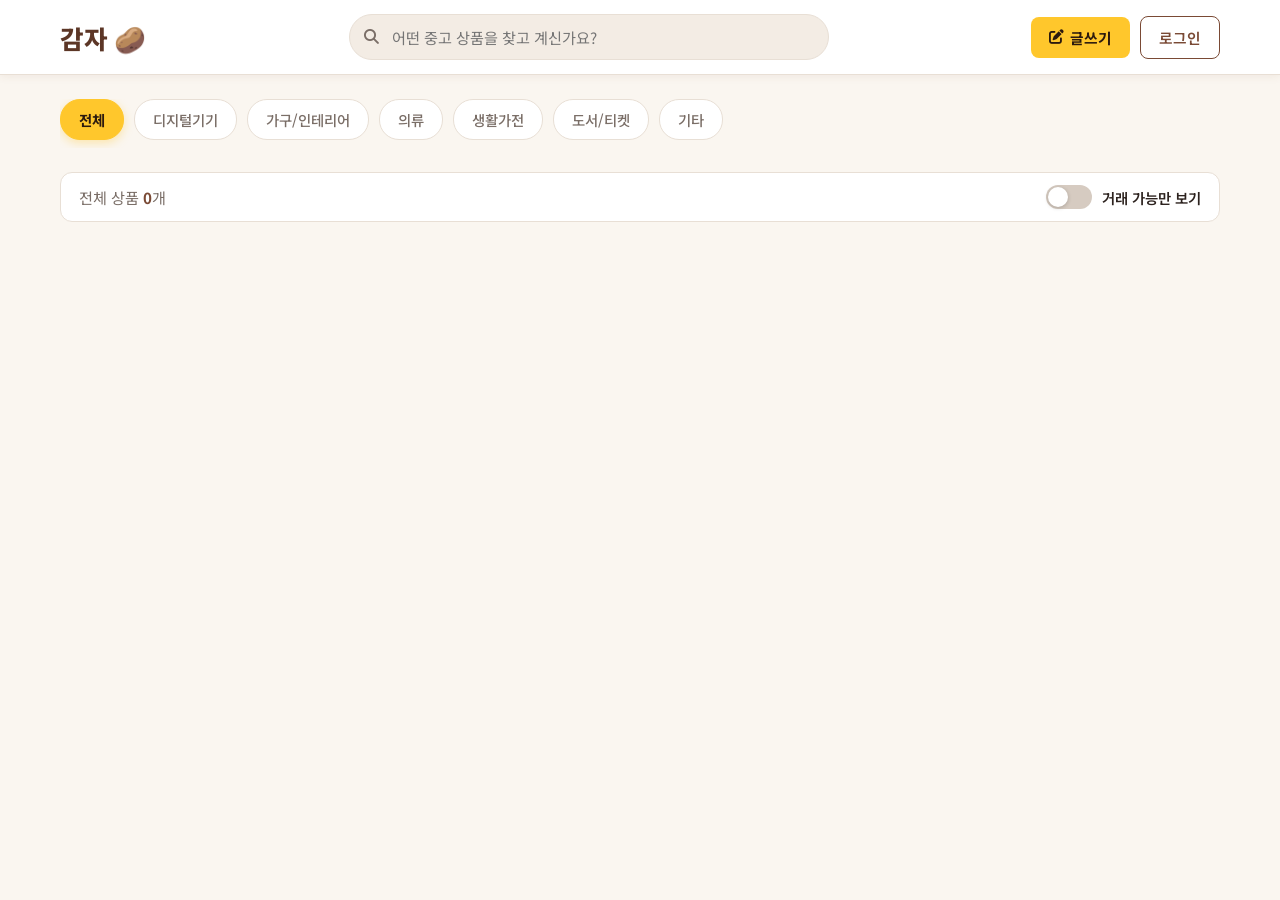
==== index.html @ c561d68e "Initial commit: Gamza market project" ====
<!DOCTYPE html>
<html lang="ko">
<head>
  <meta charset="UTF-8">
  <meta name="viewport" content="width=device-width, initial-scale=1.0">
  <title>감자 🥔 - 따뜻한 우리 동네 중고거래</title>
  <!-- Stylesheet -->
  <link rel="stylesheet" href="styles.css">
  <!-- FontAwesome Icons -->
  <link rel="stylesheet" href="https://cdnjs.cloudflare.com/ajax/libs/font-awesome/6.4.0/css/all.min.css">
  <!-- Supabase JS Client -->
  <script src="https://cdn.jsdelivr.net/npm/@supabase/supabase-js@2"></script>
</head>
<body>

  <!-- =========================================================
       [화면 1] 상품 목록 - 헤더 (Header)
       ========================================================= -->
  <header>
    <div class="header-container">
      <a href="#" class="logo">
        <span>감자</span> 🥔
      </a>
      
      <div class="search-box">
        <i class="fa-solid fa-magnifying-glass search-icon"></i>
        <input type="text" id="search-input" placeholder="어떤 중고 상품을 찾고 계신가요?" />
      </div>

      <div class="header-actions">
        <button class="btn btn-primary" id="btn-write">
          <i class="fa-solid fa-pen-to-square"></i> 글쓰기
        </button>
        <button class="btn btn-outline" id="btn-login">로그인</button>

        <div class="user-info-group" id="user-info-group" style="display: none;">
          <span class="user-badge" id="user-nickname"><i class="fa-solid fa-user"></i> 닉네임</span>
          <button class="btn btn-outline btn-logout" id="btn-logout">로그아웃</button>
        </div>
      </div>
    </div>
  </header>

  <!-- 메인 콘텐츠 영역 -->
  <main>
    <!-- 카테고리 필터 버튼 7개 -->
    <section class="filter-section">
      <div class="category-list" id="category-list">
        <button class="category-btn active" data-category="전체">전체</button>
        <button class="category-btn" data-category="디지털기기">디지털기기</button>
        <button class="category-btn" data-category="가구/인테리어">가구/인테리어</button>
        <button class="category-btn" data-category="의류">의류</button>
        <button class="category-btn" data-category="생활가전">생활가전</button>
        <button class="category-btn" data-category="도서/티켓">도서/티켓</button>
        <button class="category-btn" data-category="기타">기타</button>
      </div>
    </section>

    <!-- 필터 및 제어 바 (거래 가능만 보기 토글) -->
    <div class="control-bar">
      <div class="total-count">
        전체 상품 <strong id="product-count">0</strong>개
      </div>
      
      <label class="toggle-container" for="toggle-available">
        <input type="checkbox" id="toggle-available" />
        <div class="toggle-switch"></div>
        <span>거래 가능만 보기</span>
      </label>
    </div>

    <!-- 상품 카드 그리드 영역 (동적 렌더링) -->
    <section class="product-grid" id="product-grid">
      <!-- JavaScript renderProducts()로 카드가 표시됩니다 -->
    </section>
  </main>


  <!-- =========================================================
       [화면 2] 상세 팝업 (Detail Modal)
       ========================================================= -->
  <div class="modal-overlay" id="detail-modal">
    <div class="modal-container">
      <!-- 닫기 버튼 [X] -->
      <button class="modal-close-btn" id="detail-close-btn" aria-label="닫기">
        <i class="fa-solid fa-xmark"></i>
      </button>

      <div class="detail-scroll">
        <!-- 위쪽 절반: 대표 이미지 -->
        <div class="detail-img-wrapper">
          <img src="" id="detail-img" alt="상품 대표 이미지">
        </div>

        <!-- 아래쪽 상세 영역 -->
        <div class="detail-body">
          <div class="detail-header-row">
            <span class="badge" id="detail-badge">판매중</span>
            <span class="card-category" id="detail-category">카테고리</span>
          </div>

          <h2 class="detail-title" id="detail-title">상품 제목</h2>
          <p class="detail-meta" id="detail-meta">판매 위치 · 업로드 시간</p>
          <p class="detail-price" id="detail-price">0원</p>
          
          <div class="detail-desc" id="detail-desc">
            상품 설명 본문...
          </div>

          <!-- 판매자 정보 -->
          <div class="seller-card">
            <img src="" id="seller-avatar" alt="판매자 프로필" class="seller-avatar">
            <div class="seller-info">
              <span class="seller-nickname" id="seller-nickname">닉네임</span>
              <span class="seller-location" id="seller-location">동네</span>
            </div>
          </div>

          <!-- 작성자 전용 상태 변경 영역 -->
          <div class="seller-status-box" id="seller-status-box" style="display: none;">
            <label for="detail-status-select"><i class="fa-solid fa-rotate"></i> <strong>거래 상태 변경:</strong></label>
            <select id="detail-status-select" class="form-control status-select-inline">
              <option value="available">판매중</option>
              <option value="reserved">예약중</option>
              <option value="completed">거래 완료</option>
            </select>
          </div>

        </div>
      </div>

      <!-- 구매자/타인용 하단 버튼 -->
      <div class="detail-footer" id="buyer-footer">
        <button class="btn-like" id="btn-like">
          <i class="fa-regular fa-heart"></i> 관심 추가
        </button>
        <button class="btn-chat" id="btn-chat">
          <i class="fa-regular fa-comment-dots"></i> 채팅 시작하기
        </button>
      </div>

      <!-- 작성자 전용 하단 버튼 -->
      <div class="detail-footer" id="owner-footer" style="display: none;">
        <button class="btn btn-outline" id="btn-edit-product" style="flex: 1;">
          <i class="fa-solid fa-pen"></i> 수정하기
        </button>
        <button class="btn btn-danger" id="btn-delete-product" style="flex: 1;">
          <i class="fa-solid fa-trash"></i> 삭제하기
        </button>
      </div>
    </div>
  </div>


  <!-- =========================================================
       [화면 3] 글쓰기 팝업 (Write Modal)
       ========================================================= -->
  <div class="modal-overlay" id="write-modal">
    <div class="modal-container">
      <button class="modal-close-btn" id="write-close-btn" aria-label="닫기">
        <i class="fa-solid fa-xmark"></i>
      </button>

      <div class="modal-header-title">
        <i class="fa-solid fa-pen-to-square" style="color: var(--primary-color);"></i>
        <span>내 물건 팔기</span>
      </div>

      <div class="write-form-body">
        <form id="write-form" novalidate>
          
          <!-- 1) 상품 이미지 -->
          <div class="form-group" id="group-image">
            <label for="write-image">상품 이미지 URL <span class="required">*</span></label>
            <input type="url" id="write-image" class="form-control" placeholder="이미지 URL을 입력하거나 아래 샘플을 선택하세요" />
            
            <div class="sample-images">
              <span>샘플 선택:</span>
              <button type="button" class="sample-btn" data-url="https://images.unsplash.com/photo-1526170375885-4d8ecf77b99f?auto=format&fit=crop&w=600&q=80">
                <img src="https://images.unsplash.com/photo-1526170375885-4d8ecf77b99f?auto=format&fit=crop&w=100&q=80" alt="카메라">
              </button>
              <button type="button" class="sample-btn" data-url="https://images.unsplash.com/photo-1583394838336-acd977736f90?auto=format&fit=crop&w=600&q=80">
                <img src="https://images.unsplash.com/photo-1583394838336-acd977736f90?auto=format&fit=crop&w=100&q=80" alt="헤드폰">
              </button>
              <button type="button" class="sample-btn" data-url="https://images.unsplash.com/photo-1586023492125-27b2c045efd7?auto=format&fit=crop&w=600&q=80">
                <img src="https://images.unsplash.com/photo-1586023492125-27b2c045efd7?auto=format&fit=crop&w=100&q=80" alt="의자">
              </button>
            </div>

            <div class="image-preview-box" id="image-preview-box">
              <span>이미지 URL을 입력하거나 샘플을 선택하세요</span>
            </div>
          </div>

          <!-- 2) 상품명 -->
          <div class="form-group" id="group-title">
            <label for="write-title">상품명 <span class="required">*</span></label>
            <input type="text" id="write-title" class="form-control" placeholder="상품 이름을 입력하세요 (예: 아이폰 13 미니)" required />
            <div class="error-text">상품명을 2자 이상 입력해주세요.</div>
          </div>

          <!-- 3) 카테고리 -->
          <div class="form-group" id="group-category">
            <label for="write-category">카테고리 <span class="required">*</span></label>
            <select id="write-category" class="form-control" required>
              <option value="">카테고리를 선택하세요</option>
              <option value="디지털기기">디지털기기</option>
              <option value="가구/인테리어">가구/인테리어</option>
              <option value="의류">의류</option>
              <option value="생활가전">생활가전</option>
              <option value="도서/티켓">도서/티켓</option>
              <option value="기타">기타</option>
            </select>
            <div class="error-text">카테고리를 선택해주세요.</div>
          </div>

          <!-- 4) 가격 -->
          <div class="form-group" id="group-price">
            <label for="write-price">가격 (원) <span class="required">*</span></label>
            <input type="number" id="write-price" class="form-control" placeholder="예: 50000" min="0" required />
            <div class="error-text">올바른 가격을 입력해주세요.</div>
          </div>

          <!-- 5) 거래 동네 -->
          <div class="form-group" id="group-location">
            <label for="write-location">거래 동네 <span class="required">*</span></label>
            <input type="text" id="write-location" class="form-control" value="서울시 마포구 연남동" placeholder="예: 서울시 마포구 연남동" required />
            <div class="error-text">거래 희망 동네를 입력해주세요.</div>
          </div>

          <!-- 6) 판매 상태 -->
          <div class="form-group">
            <label>판매 상태 <span class="required">*</span></label>
            <div class="radio-group">
              <input type="radio" id="st-sale" name="write-status" value="available" checked>
              <label for="st-sale" class="radio-label">판매중</label>

              <input type="radio" id="st-reserved" name="write-status" value="reserved">
              <label for="st-reserved" class="radio-label">예약중</label>

              <input type="radio" id="st-completed" name="write-status" value="completed">
              <label for="st-completed" class="radio-label">거래 완료</label>
            </div>
          </div>

          <!-- 7) 자세한 설명 -->
          <div class="form-group" id="group-desc">
            <label for="write-desc">자세한 설명 <span class="required">*</span></label>
            <textarea id="write-desc" class="form-control" placeholder="구매 시기, 사용감, 상태 등 구체적인 설명을 작성해주세요." required maxlength="500"></textarea>
            <div class="error-text">상품 설명을 5자 이상 500자 이하로 작성해주세요.</div>
          </div>

          <!-- 작성 완료 버튼 -->
          <div class="write-footer" style="padding: 0; background: none; border: none; margin-top: 20px;">
            <button type="submit" class="submit-btn" id="write-submit-btn">
              <i class="fa-solid fa-check"></i> 작성 완료
            </button>
          </div>

        </form>
      </div>
    </div>
  </div>


  <!-- =========================================================
       [화면 4] 로그인/회원가입 팝업 (Auth Modal)
       ========================================================= -->
  <div class="modal-overlay" id="auth-modal">
    <div class="modal-container auth-modal-container">
      <button class="modal-close-btn" id="auth-close-btn" aria-label="닫기">
        <i class="fa-solid fa-xmark"></i>
      </button>

      <div class="auth-header">
        <h2 id="auth-modal-title">로그인</h2>
        <p id="auth-modal-sub">감자 마켓에 오신 것을 환영합니다 🥔</p>
      </div>

      <div class="auth-tabs">
        <button type="button" class="auth-tab-btn active" id="tab-login" data-tab="login">로그인</button>
        <button type="button" class="auth-tab-btn" id="tab-signup" data-tab="signup">회원가입</button>
      </div>

      <div class="auth-form-body">
        <form id="auth-form" novalidate>
          <div class="form-group" id="group-auth-email">
            <label for="auth-email">이메일 <span class="required">*</span></label>
            <input type="email" id="auth-email" class="form-control" placeholder="example@email.com" required />
            <div class="error-text">유효한 이메일을 입력해 주세요.</div>
          </div>

          <div class="form-group" id="group-auth-password">
            <label for="auth-password">비밀번호 <span class="required">*</span></label>
            <input type="password" id="auth-password" class="form-control" placeholder="비밀번호 (6자 이상)" required />
            <div class="error-text">비밀번호를 6자 이상 입력해 주세요.</div>
          </div>

          <div class="form-group" id="group-auth-nickname" style="display: none;">
            <label for="auth-nickname">닉네임 <span class="required">*</span></label>
            <input type="text" id="auth-nickname" class="form-control" placeholder="감자 마켓에서 사용할 닉네임" />
            <div class="error-text">닉네임을 2자 이상 입력해 주세요.</div>
          </div>

          <div class="auth-error-msg" id="auth-error-msg" style="display: none;"></div>

          <button type="submit" class="submit-btn" id="auth-submit-btn" style="margin-top: 10px;">
            로그인하기
          </button>
        </form>
      </div>
    </div>
  </div>


  <!-- 토스트 알림 -->
  <div class="toast" id="toast">
    <i class="fa-solid fa-circle-check" style="color: #4CAF50;"></i>
    <span id="toast-msg">알림 메시지</span>
  </div>

  <!-- JavaScript -->
  <script src="script.js"></script>
</body>
</html>
---- styles.css ----
/* =========================================================
   Gamza Market - Integrated Stylesheet (Brown & Cream Theme)
   ========================================================= */

@import url('https://fonts.googleapis.com/css2?family=Pretendard:wght@400;500;600;700;800&family=Noto+Sans+KR:wght@400;500;700;800&display=swap');

:root {
  /* Brand Colors (Warm Brown & Bright Yellow Accent) */
  --primary-color: #7A4A35;       /* 감자 메인 따뜻한 브라운 */
  --primary-hover: #5C3626;       /* 짙은 다크 브라운 */
  --primary-light: #F4EBE1;       /* 연한 브라운 배경 */
  
  /* Accent Colors (Point Yellow) */
  --accent-yellow: #FFC72C;       /* 시선을 사로잡는 밝은 노란색 */
  --accent-yellow-hover: #E5AE1B; /* 노란색 호버 state */
  --accent-yellow-light: #FFF8E7; /* 아주 연한 노란색 틴트 배경 */
  --accent-text: #2C1A0E;         /* 노란색 버튼 위 짙은 다크 브라운 텍스트 */

  /* Backgrounds */
  --bg-cream: #FAF6F0;            /* 메인 배경 (포근한 크림 아이보리) */
  --card-bg: #FFFFFF;             /* 카드 및 모달 흰색 배경 */
  --sub-bg: #F3ECE4;              /* 보조 요소 배경 */
  
  /* Typography */
  --text-main: #2C221E;           /* 메인 텍스트 (짙은 브라운) */
  --text-sub: #7A6E67;            /* 서브 텍스트 */
  --text-muted: #9E928A;          /* 비활성/약한 텍스트 */
  
  /* Borders & Shadows */
  --border-color: #E8DFD5;        /* 테두리 감자 톤 회색 */
  --shadow-sm: 0 2px 8px rgba(122, 74, 53, 0.08);
  --shadow-md: 0 6px 20px rgba(122, 74, 53, 0.12);
  --shadow-lg: 0 12px 32px rgba(122, 74, 53, 0.18);
  
  /* Status Colors */
  --status-sale-bg: #FFF8E7;
  --status-sale-text: #996B00;    /* 판매중 - 노랑/골드계열 하이라이트 */
  --status-reserved-bg: #FFF3E0;
  --status-reserved-text: #E65100;  /* 예약중 - 캐러멜/주황계열 */
  --status-completed-bg: #EEEEEE;
  --status-completed-text: #757575; /* 거래 완료 - 회색계열 */

  /* UI Tokens */
  --radius-sm: 8px;
  --radius-md: 12px;
  --radius-lg: 20px;
  --transition: all 0.25s cubic-bezier(0.16, 1, 0.3, 1);
  --font-main: 'Pretendard', 'Noto Sans KR', -apple-system, sans-serif;
}

* {
  box-sizing: border-box;
  margin: 0;
  padding: 0;
  font-family: var(--font-main);
}

body {
  background-color: var(--bg-cream);
  color: var(--text-main);
  min-height: 100vh;
  display: flex;
  flex-direction: column;
  -webkit-font-smoothing: antialiased;
}

/* =========================================================
   [1] Header Component
   ========================================================= */
header {
  background-color: var(--card-bg);
  border-bottom: 1px solid var(--border-color);
  position: sticky;
  top: 0;
  z-index: 100;
  box-shadow: var(--shadow-sm);
}

.header-container {
  max-width: 1200px;
  margin: 0 auto;
  padding: 14px 20px;
  display: flex;
  align-items: center;
  justify-content: space-between;
  gap: 16px;
}

.logo {
  font-size: 1.6rem;
  font-weight: 800;
  color: var(--primary-color);
  text-decoration: none;
  display: flex;
  align-items: center;
  gap: 6px;
  white-space: nowrap;
  cursor: pointer;
  user-select: none;
}

.logo span {
  color: var(--primary-hover);
}

.search-box {
  flex: 1;
  max-width: 480px;
  position: relative;
}

.search-box input {
  width: 100%;
  padding: 11px 16px 11px 42px;
  border: 1.5px solid var(--border-color);
  border-radius: 24px;
  background-color: var(--sub-bg);
  font-size: 0.95rem;
  color: var(--text-main);
  outline: none;
  transition: var(--transition);
}

.search-box input:focus {
  border-color: var(--accent-yellow);
  background-color: #FFFFFF;
  box-shadow: 0 0 0 3px rgba(255, 199, 44, 0.3);
}

.search-icon {
  position: absolute;
  left: 15px;
  top: 50%;
  transform: translateY(-50%);
  color: var(--text-sub);
  font-size: 0.95rem;
  pointer-events: none;
}

.header-actions {
  display: flex;
  align-items: center;
  gap: 10px;
  white-space: nowrap;
}

/* Global Buttons */
.btn {
  padding: 10px 18px;
  border-radius: var(--radius-sm);
  font-size: 0.92rem;
  font-weight: 600;
  cursor: pointer;
  border: none;
  transition: var(--transition);
  display: inline-flex;
  align-items: center;
  justify-content: center;
  gap: 6px;
  user-select: none;
}

.btn-primary {
  background-color: var(--accent-yellow);
  color: var(--accent-text);
  font-weight: 700;
}

.btn-primary:hover {
  background-color: var(--accent-yellow-hover);
  transform: translateY(-1px);
  box-shadow: 0 4px 14px rgba(255, 199, 44, 0.4);
}

.btn-primary:active {
  transform: translateY(0);
}

.btn-outline {
  background-color: transparent;
  border: 1.5px solid var(--primary-color);
  color: var(--primary-color);
}

.btn-outline:hover {
  background-color: var(--primary-light);
}

/* =========================================================
   [2] Main Layout & Category Filters
   ========================================================= */
main {
  max-width: 1200px;
  width: 100%;
  margin: 0 auto;
  padding: 24px 20px 60px;
  flex: 1;
}

/* Category Bar */
.filter-section {
  margin-bottom: 24px;
}

.category-list {
  display: flex;
  gap: 10px;
  overflow-x: auto;
  padding-bottom: 8px;
  scrollbar-width: thin;
  scrollbar-color: var(--border-color) transparent;
}

.category-list::-webkit-scrollbar {
  height: 5px;
}
.category-list::-webkit-scrollbar-thumb {
  background: var(--border-color);
  border-radius: 4px;
}

.category-btn {
  padding: 9px 18px;
  border-radius: 20px;
  background-color: var(--card-bg);
  border: 1px solid var(--border-color);
  color: var(--text-sub);
  font-size: 0.9rem;
  font-weight: 500;
  cursor: pointer;
  white-space: nowrap;
  transition: var(--transition);
}

.category-btn:hover {
  border-color: var(--accent-yellow);
  color: var(--primary-color);
}

.category-btn.active {
  background-color: var(--accent-yellow);
  color: var(--accent-text);
  border-color: var(--accent-yellow);
  font-weight: 700;
  box-shadow: 0 3px 10px rgba(255, 199, 44, 0.35);
}

/* Control Bar (Counter & Available Toggle) */
.control-bar {
  display: flex;
  align-items: center;
  justify-content: space-between;
  margin-bottom: 24px;
  padding: 12px 18px;
  background-color: var(--card-bg);
  border: 1px solid var(--border-color);
  border-radius: var(--radius-md);
}

.total-count {
  font-size: 0.95rem;
  color: var(--text-sub);
}

.total-count strong {
  color: var(--primary-color);
  font-weight: 700;
}

/* Toggle Switch */
.toggle-container {
  display: flex;
  align-items: center;
  gap: 10px;
  cursor: pointer;
  user-select: none;
  font-size: 0.9rem;
  font-weight: 600;
  color: var(--text-main);
}

.toggle-switch {
  position: relative;
  width: 46px;
  height: 24px;
  background-color: #D6CBC1;
  border-radius: 12px;
  transition: background-color 0.25s ease;
}

.toggle-switch::after {
  content: '';
  position: absolute;
  top: 2px;
  left: 2px;
  width: 20px;
  height: 20px;
  background-color: #FFFFFF;
  border-radius: 50%;
  transition: transform 0.25s ease;
  box-shadow: 0 1px 4px rgba(0,0,0,0.2);
}

input[type="checkbox"]#toggle-available {
  display: none;
}

input[type="checkbox"]#toggle-available:checked + .toggle-switch {
  background-color: var(--accent-yellow);
}

input[type="checkbox"]#toggle-available:checked + .toggle-switch::after {
  transform: translateX(22px);
}

/* =========================================================
   [3] Product Grid & Cards
   ========================================================= */
.product-grid {
  display: grid;
  grid-template-columns: repeat(auto-fill, minmax(260px, 1fr));
  gap: 24px;
}

.product-card {
  background-color: var(--card-bg);
  border-radius: var(--radius-md);
  overflow: hidden;
  border: 1px solid var(--border-color);
  box-shadow: var(--shadow-sm);
  transition: transform 0.25s ease, box-shadow 0.25s ease;
  cursor: pointer;
  display: flex;
  flex-direction: column;
}

.product-card:hover {
  transform: translateY(-5px);
  box-shadow: var(--shadow-md);
}

/* 거래 완료 게시글 카드 흐림 처리 */
.product-card.completed {
  opacity: 0.55;
  filter: grayscale(0.25);
  transition: opacity 0.25s ease, filter 0.25s ease, transform 0.25s ease;
}

.product-card.completed:hover {
  opacity: 0.85;
  filter: grayscale(0);
}

.card-img-wrapper {
  position: relative;
  width: 100%;
  padding-top: 75%; /* 4:3 Ratio */
  background-color: #F3EDE6;
  overflow: hidden;
}

.card-img-wrapper img {
  position: absolute;
  top: 0;
  left: 0;
  width: 100%;
  height: 100%;
  object-fit: cover;
  transition: transform 0.35s ease;
}

.product-card:hover .card-img-wrapper img {
  transform: scale(1.05);
}

.card-content {
  padding: 16px;
  display: flex;
  flex-direction: column;
  flex: 1;
}

.card-category {
  font-size: 0.78rem;
  color: var(--primary-color);
  font-weight: 600;
  margin-bottom: 4px;
}

.card-title {
  font-size: 1.05rem;
  font-weight: 600;
  color: var(--text-main);
  margin-bottom: 6px;
  white-space: nowrap;
  overflow: hidden;
  text-overflow: ellipsis;
}

.card-meta {
  font-size: 0.82rem;
  color: var(--text-sub);
  margin-bottom: 14px;
  display: flex;
  align-items: center;
  gap: 6px;
}

.card-footer {
  margin-top: auto;
  display: flex;
  align-items: center;
  justify-content: space-between;
}

.card-price {
  font-size: 1.15rem;
  font-weight: 700;
  color: var(--text-main);
}

/* Badges */
.badge {
  padding: 4px 10px;
  border-radius: 6px;
  font-size: 0.78rem;
  font-weight: 700;
  display: inline-block;
}

.badge-available {
  background-color: var(--status-sale-bg);
  color: var(--status-sale-text);
}

.badge-reserved {
  background-color: var(--status-reserved-bg);
  color: var(--status-reserved-text);
}

.badge-completed {
  background-color: var(--status-completed-bg);
  color: var(--status-completed-text);
}

/* Empty State */
.empty-state {
  grid-column: 1 / -1;
  text-align: center;
  padding: 70px 20px;
  color: var(--text-sub);
  background-color: var(--card-bg);
  border-radius: var(--radius-md);
  border: 1px dashed var(--border-color);
}

.empty-state .icon {
  font-size: 3.5rem;
  margin-bottom: 12px;
  display: block;
}

.empty-state p {
  font-size: 1.05rem;
  font-weight: 500;
}

/* =========================================================
   [4] Modal Base & Overlay System
   ========================================================= */
.modal-overlay {
  position: fixed;
  top: 0;
  left: 0;
  width: 100vw;
  height: 100vh;
  background-color: rgba(44, 34, 30, 0.55);
  backdrop-filter: blur(4px);
  display: flex;
  align-items: center;
  justify-content: center;
  z-index: 1000;
  opacity: 0;
  visibility: hidden;
  transition: opacity 0.3s ease, visibility 0.3s ease;
  padding: 16px;
}

.modal-overlay.active {
  opacity: 1;
  visibility: visible;
}

.modal-container {
  background-color: var(--card-bg);
  width: 100%;
  max-width: 540px;
  max-height: 90vh;
  border-radius: var(--radius-lg);
  box-shadow: var(--shadow-lg);
  position: relative;
  overflow: hidden;
  display: flex;
  flex-direction: column;
  transform: translateY(20px) scale(0.96);
  transition: transform 0.3s cubic-bezier(0.16, 1, 0.3, 1);
}

.modal-overlay.active .modal-container {
  transform: translateY(0) scale(1);
}

.modal-close-btn {
  position: absolute;
  top: 16px;
  right: 16px;
  width: 36px;
  height: 36px;
  border-radius: 50%;
  background: rgba(255, 255, 255, 0.9);
  border: 1px solid var(--border-color);
  color: var(--text-main);
  font-size: 1.2rem;
  display: flex;
  align-items: center;
  justify-content: center;
  cursor: pointer;
  z-index: 10;
  transition: var(--transition);
}

.modal-close-btn:hover {
  background-color: var(--primary-light);
  color: var(--primary-hover);
  transform: scale(1.08);
}

/* =========================================================
   [5] Detail Modal (Screen 2)
   ========================================================= */
.detail-scroll {
  overflow-y: auto;
  flex: 1;
  scrollbar-width: thin;
  scrollbar-color: var(--border-color) transparent;
}

.detail-img-wrapper {
  position: relative;
  width: 100%;
  aspect-ratio: 4 / 3;
  background-color: #F2ECE4;
  overflow: hidden;
}

.detail-img-wrapper img {
  width: 100%;
  height: 100%;
  object-fit: cover;
}

.detail-body {
  padding: 24px;
}

.detail-header-row {
  display: flex;
  align-items: center;
  gap: 10px;
  margin-bottom: 12px;
}

.detail-title {
  font-size: 1.4rem;
  font-weight: 700;
  color: var(--text-main);
  margin-bottom: 8px;
  line-height: 1.35;
}

.detail-meta {
  font-size: 0.88rem;
  color: var(--text-sub);
  margin-bottom: 16px;
}

.detail-price {
  font-size: 1.5rem;
  font-weight: 800;
  color: var(--primary-hover);
  margin-bottom: 20px;
  padding-bottom: 16px;
  border-bottom: 1px solid var(--border-color);
}

.detail-desc {
  font-size: 0.95rem;
  line-height: 1.65;
  color: #4A403A;
  white-space: pre-line;
  margin-bottom: 24px;
}

/* Seller Profile Card */
.seller-card {
  display: flex;
  align-items: center;
  gap: 14px;
  background-color: var(--bg-cream);
  padding: 14px 18px;
  border-radius: var(--radius-md);
  border: 1px solid var(--border-color);
  margin-bottom: 8px;
}

/* 작성자 전용 상태 변경 박스 */
.seller-status-box {
  margin-top: 14px;
  padding: 12px 16px;
  background-color: var(--primary-light);
  border: 1px solid var(--border-color);
  border-radius: var(--radius-md);
  display: flex;
  align-items: center;
  justify-content: space-between;
  gap: 12px;
}

.seller-status-box label {
  font-size: 0.9rem;
  color: var(--primary-hover);
  display: flex;
  align-items: center;
  gap: 6px;
}

.status-select-inline {
  width: auto;
  min-width: 130px;
  padding: 7px 12px;
  font-size: 0.9rem;
  font-weight: 700;
  border-color: var(--primary-color);
  background-color: #FFFFFF;
  cursor: pointer;
  border-radius: var(--radius-sm);
}

.btn-danger {
  background-color: #FFF0F0;
  border: 1.5px solid #E53935;
  color: #D32F2F;
}

.btn-danger:hover {
  background-color: #FFEBEE;
  color: #C62828;
}

.seller-avatar {
  width: 48px;
  height: 48px;
  border-radius: 50%;
  object-fit: cover;
  border: 2px solid #FFFFFF;
  box-shadow: 0 2px 6px rgba(0,0,0,0.1);
}

.seller-nickname {
  font-size: 0.98rem;
  font-weight: 700;
  color: var(--text-main);
}

.seller-location {
  font-size: 0.82rem;
  color: var(--text-sub);
  margin-top: 2px;
}

/* Detail Footer Buttons */
.detail-footer {
  padding: 16px 24px;
  background-color: var(--card-bg);
  border-top: 1px solid var(--border-color);
  display: flex;
  gap: 12px;
}

.btn-like {
  flex: 1;
  height: 48px;
  border-radius: var(--radius-sm);
  border: 1.5px solid var(--border-color);
  background-color: var(--bg-cream);
  color: var(--text-main);
  font-size: 0.95rem;
  font-weight: 600;
  cursor: pointer;
  display: flex;
  align-items: center;
  justify-content: center;
  gap: 6px;
  transition: var(--transition);
}

.btn-like:hover {
  background-color: var(--primary-light);
  border-color: var(--primary-color);
}

.btn-chat {
  flex: 2;
  height: 48px;
  border-radius: var(--radius-sm);
  border: none;
  background-color: var(--accent-yellow);
  color: var(--accent-text);
  font-size: 0.95rem;
  font-weight: 700;
  cursor: pointer;
  display: flex;
  align-items: center;
  justify-content: center;
  gap: 6px;
  transition: var(--transition);
}

.btn-chat:hover {
  background-color: var(--accent-yellow-hover);
  box-shadow: 0 4px 14px rgba(255, 199, 44, 0.4);
}

/* =========================================================
   [6] Write Form Modal (Screen 3)
   ========================================================= */
.modal-header-title {
  padding: 20px 24px 16px;
  border-bottom: 1px solid var(--border-color);
  font-size: 1.25rem;
  font-weight: 700;
  color: var(--text-main);
  display: flex;
  align-items: center;
  gap: 8px;
}

.write-form-body {
  padding: 20px 24px;
  overflow-y: auto;
}

.form-group {
  margin-bottom: 16px;
}

.form-group label {
  display: block;
  font-size: 0.88rem;
  font-weight: 600;
  margin-bottom: 6px;
  color: var(--text-main);
}

.form-group label .required {
  color: #D9534F;
  margin-left: 2px;
}

.form-control {
  width: 100%;
  padding: 10px 14px;
  border: 1.5px solid var(--border-color);
  border-radius: var(--radius-sm);
  font-size: 0.95rem;
  color: var(--text-main);
  background-color: #FAF8F5;
  outline: none;
  transition: var(--transition);
}

.form-control:focus {
  border-color: var(--accent-yellow);
  background-color: #FFFFFF;
  box-shadow: 0 0 0 3px rgba(255, 199, 44, 0.25);
}

textarea.form-control {
  resize: vertical;
  min-height: 100px;
}

select.form-control {
  cursor: pointer;
}

/* Radio Group */
.radio-group {
  display: flex;
  gap: 10px;
}

.radio-label {
  flex: 1;
  text-align: center;
  padding: 10px 8px;
  border: 1.5px solid var(--border-color);
  border-radius: var(--radius-sm);
  cursor: pointer;
  font-size: 0.88rem;
  font-weight: 500;
  background-color: #FAF8F5;
  transition: var(--transition);
  user-select: none;
}

.radio-group input[type="radio"] {
  display: none;
}

.radio-group input[type="radio"]:checked + .radio-label {
  background-color: var(--accent-yellow-light);
  border-color: var(--accent-yellow);
  color: var(--accent-text);
  font-weight: 700;
}

/* Sample Image Selector Buttons */
.sample-images {
  display: flex;
  align-items: center;
  gap: 8px;
  margin-top: 8px;
}

.sample-images span {
  font-size: 0.8rem;
  color: var(--text-sub);
}

.sample-btn {
  width: 40px;
  height: 40px;
  border-radius: 8px;
  overflow: hidden;
  border: 1.5px solid var(--border-color);
  cursor: pointer;
  padding: 0;
  transition: var(--transition);
}

.sample-btn:hover {
  border-color: var(--accent-yellow);
  transform: scale(1.06);
}

.sample-btn img {
  width: 100%;
  height: 100%;
  object-fit: cover;
}

/* Image Preview Box */
.image-preview-box {
  width: 100%;
  height: 120px;
  border: 2px dashed var(--border-color);
  border-radius: var(--radius-sm);
  margin-top: 8px;
  display: flex;
  align-items: center;
  justify-content: center;
  background-color: #FAF8F5;
  overflow: hidden;
  color: var(--text-sub);
  font-size: 0.85rem;
}

.image-preview-box img {
  width: 100%;
  height: 100%;
  object-fit: cover;
}

/* Form Validation Styling */
.error-text {
  color: #D9534F;
  font-size: 0.8rem;
  margin-top: 4px;
  display: none;
}

.form-group.has-error .form-control {
  border-color: #D9534F;
  background-color: #FFF8F8;
}

.form-group.has-error .error-text {
  display: block;
}

/* Write Footer Submit Button */
.write-footer {
  padding: 16px 24px;
  background-color: var(--card-bg);
  border-top: 1px solid var(--border-color);
}

.submit-btn {
  width: 100%;
  padding: 13px;
  background-color: var(--accent-yellow);
  color: var(--accent-text);
  border: none;
  border-radius: var(--radius-sm);
  font-size: 1rem;
  font-weight: 700;
  cursor: pointer;
  transition: var(--transition);
}

.submit-btn:hover {
  background-color: var(--accent-yellow-hover);
  box-shadow: 0 4px 14px rgba(255, 199, 44, 0.4);
}

/* =========================================================
   [7] Toast Notification
   ========================================================= */
.toast {
  position: fixed;
  bottom: 24px;
  right: 24px;
  background-color: var(--text-main);
  color: #FFFFFF;
  padding: 12px 20px;
  border-radius: var(--radius-sm);
  font-size: 0.92rem;
  font-weight: 500;
  display: flex;
  align-items: center;
  gap: 8px;
  box-shadow: 0 6px 20px rgba(0,0,0,0.2);
  transform: translateY(100px);
  opacity: 0;
  transition: all 0.3s cubic-bezier(0.68, -0.55, 0.27, 1.55);
  z-index: 2000;
}

.toast.show {
  transform: translateY(0);
  opacity: 1;
}

/* =========================================================
   [8] Responsive Design (Mobile Support)
   ========================================================= */
@media (max-width: 768px) {
  .header-container {
    flex-wrap: wrap;
    padding: 12px 16px;
  }

  .logo {
    font-size: 1.4rem;
  }

  .search-box {
    order: 3;
    max-width: 100%;
    width: 100%;
    margin-top: 4px;
  }

  .product-grid {
    grid-template-columns: repeat(2, 1fr);
    gap: 14px;
  }

  .card-content {
    padding: 12px;
  }

  .card-title {
    font-size: 0.95rem;
  }

  .card-price {
    font-size: 1.05rem;
  }

  .badge {
    font-size: 0.72rem;
    padding: 3px 6px;
  }
}

@media (max-width: 576px) {
  .product-grid {
    grid-template-columns: 1fr;
  }

  .modal-overlay {
    padding: 0;
    align-items: flex-end;
  }

  .modal-container {
    max-width: 100%;
    max-height: 92vh;
    border-bottom-left-radius: 0;
    border-bottom-right-radius: 0;
    transform: translateY(100%);
  }

  .modal-overlay.active .modal-container {
    transform: translateY(0);
  }
}

/* =========================================================
   [9] Auth Modal & User Header UI
   ========================================================= */
.user-info-group {
  display: flex;
  align-items: center;
  gap: 10px;
}

.user-badge {
  background-color: var(--primary-light);
  color: var(--primary-hover);
  padding: 8px 14px;
  border-radius: var(--radius-sm);
  font-size: 0.9rem;
  font-weight: 700;
  display: inline-flex;
  align-items: center;
  gap: 6px;
  border: 1px solid var(--border-color);
}

.auth-modal-container {
  max-width: 440px;
}

.auth-header {
  padding: 24px 24px 16px;
  text-align: center;
}

.auth-header h2 {
  font-size: 1.4rem;
  font-weight: 800;
  color: var(--text-main);
  margin-bottom: 4px;
}

.auth-header p {
  font-size: 0.88rem;
  color: var(--text-sub);
}

.auth-tabs {
  display: flex;
  border-bottom: 1px solid var(--border-color);
  padding: 0 24px;
}

.auth-tab-btn {
  flex: 1;
  padding: 12px 0;
  background: none;
  border: none;
  font-size: 0.95rem;
  font-weight: 600;
  color: var(--text-sub);
  cursor: pointer;
  position: relative;
  transition: var(--transition);
}

.auth-tab-btn:hover {
  color: var(--primary-color);
}

.auth-tab-btn.active {
  color: var(--primary-color);
  font-weight: 700;
}

.auth-tab-btn.active::after {
  content: '';
  position: absolute;
  bottom: -1px;
  left: 0;
  width: 100%;
  height: 2.5px;
  background-color: var(--accent-yellow);
}

.auth-form-body {
  padding: 24px;
}

.auth-error-msg {
  background-color: #FDF2F2;
  color: #D9534F;
  border: 1px solid #F8D7DA;
  padding: 10px 12px;
  border-radius: var(--radius-sm);
  font-size: 0.85rem;
  margin-bottom: 14px;
  font-weight: 500;
}

.submit-btn {
  width: 100%;
  padding: 13px;
  border-radius: var(--radius-sm);
  background-color: var(--accent-yellow);
  color: var(--accent-text);
  border: none;
  font-size: 1rem;
  font-weight: 700;
  cursor: pointer;
  transition: var(--transition);
}

.submit-btn:hover {
  background-color: var(--accent-yellow-hover);
  box-shadow: 0 4px 14px rgba(255, 199, 44, 0.4);
}
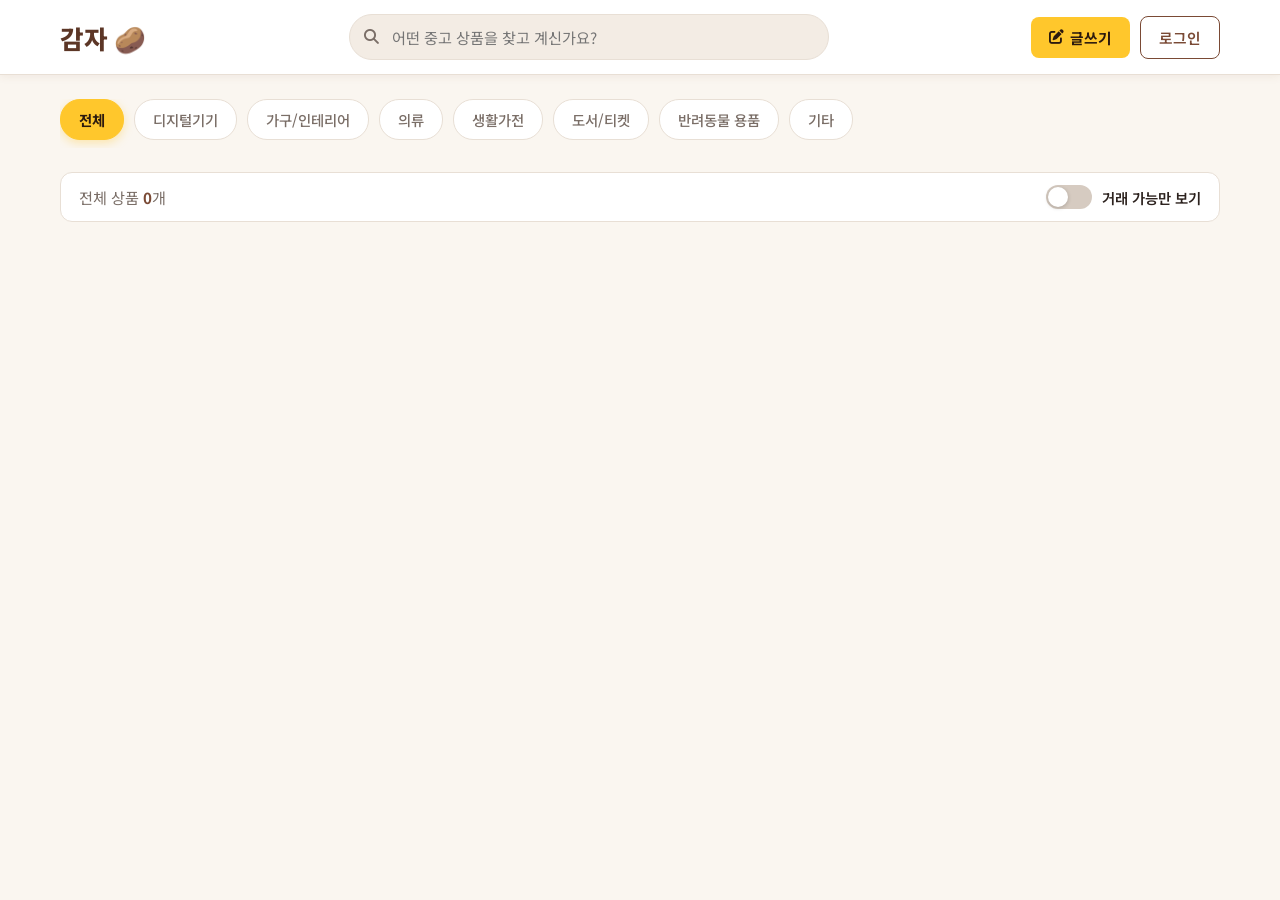
==== commit 288fd69f: "feat: 반려동물 용품 카테고리 추가" ====
--- a/index.html
+++ b/index.html
@@ -43,7 +43,7 @@
 
   <!-- 메인 콘텐츠 영역 -->
   <main>
-    <!-- 카테고리 필터 버튼 7개 -->
+    <!-- 카테고리 필터 버튼 8개 -->
     <section class="filter-section">
       <div class="category-list" id="category-list">
         <button class="category-btn active" data-category="전체">전체</button>
@@ -52,6 +52,7 @@
         <button class="category-btn" data-category="의류">의류</button>
         <button class="category-btn" data-category="생활가전">생활가전</button>
         <button class="category-btn" data-category="도서/티켓">도서/티켓</button>
+        <button class="category-btn" data-category="반려동물 용품">반려동물 용품</button>
         <button class="category-btn" data-category="기타">기타</button>
       </div>
     </section>
@@ -209,6 +210,7 @@
               <option value="의류">의류</option>
               <option value="생활가전">생활가전</option>
               <option value="도서/티켓">도서/티켓</option>
+              <option value="반려동물 용품">반려동물 용품</option>
               <option value="기타">기타</option>
             </select>
             <div class="error-text">카테고리를 선택해주세요.</div>
